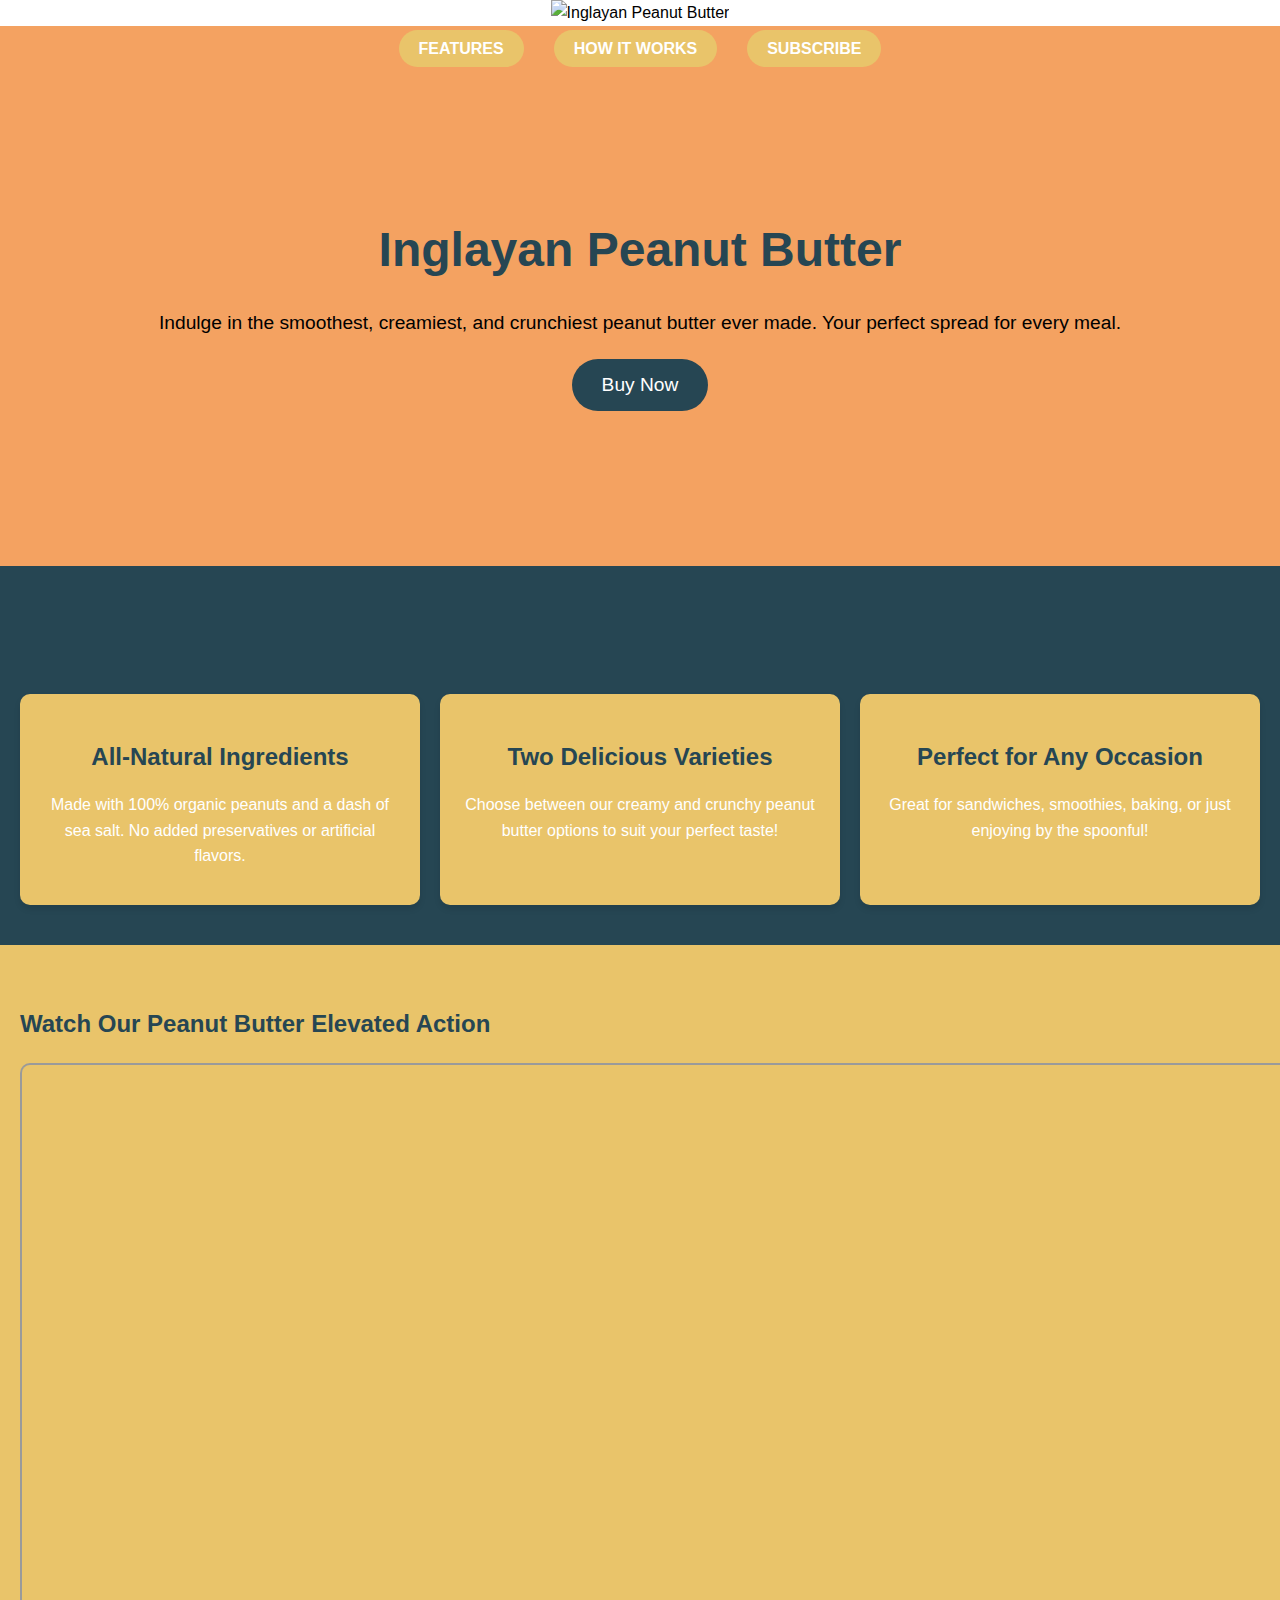
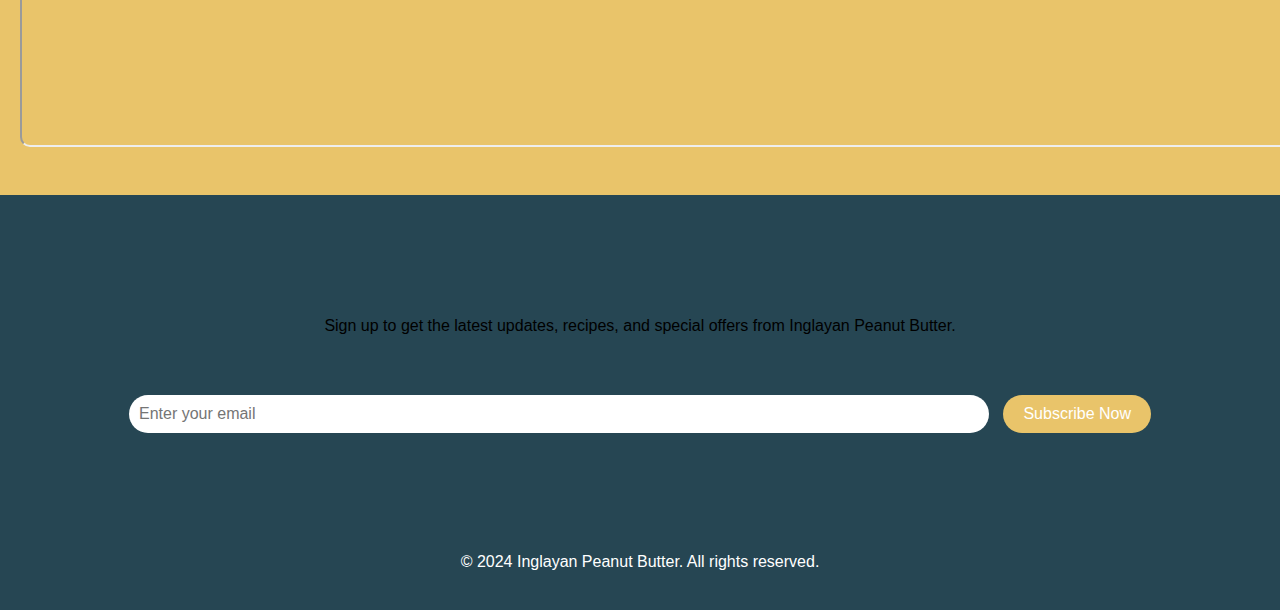
==== index.html @ 56d2b3d4 "Vercel" ====
<!DOCTYPE html>
<html lang="en">
<head>
  <meta charset="UTF-8">
  <meta name="viewport" content="width=device-width, initial-scale=1.0">
  <title>Inglayan Peanut Butter</title>
  <link rel="stylesheet" href="styles.css">
</head>
<body>

  <header id="header">
    <img id="header-img" src="https://i.postimg.cc/YSr39tfd/FB-IMG-1730941133104.jpg" alt="Inglayan Peanut Butter">
    <nav id="nav-bar">
      <ul>
        <li><a href="#features" class="nav-link">Features</a></li>
        <li><a href="#video" class="nav-link">How It Works</a></li>
        <li><a href="#form" class="nav-link">Subscribe</a></li>
      </ul>
    </nav>
  </header>

  <section id="main-content">
    <div class="cta-container">
      <h1>Inglayan Peanut Butter</h1>
      <p>Indulge in the smoothest, creamiest, and crunchiest peanut butter ever made. Your perfect spread for every meal.</p>
      <button class="cta-btn">Buy Now</button>
    </div>
  </section>

  <section id="features">
    <h2>Why Choose Inglayan Peanut Butter?</h2>
    <div class="feature-container">
      <div class="feature">
        <h3>All-Natural Ingredients</h3>
        <p>Made with 100% organic peanuts and a dash of sea salt. No added preservatives or artificial flavors.</p>
      </div>
      <div class="feature">
        <h3>Two Delicious Varieties</h3>
        <p>Choose between our creamy and crunchy peanut butter options to suit your perfect taste!</p>
      </div>
      <div class="feature">
        <h3>Perfect for Any Occasion</h3>
        <p>Great for sandwiches, smoothies, baking, or just enjoying by the spoonful!</p>
      </div>
    </div>
  </section>

  <section id="video">
    <h2>Watch Our Peanut Butter Elevated Action</h2>
    <iframe id="video" width="100%" height="600" src="https://www.youtube.com/embed/hLGS2AMyu4Y" title="Inglayan Peanut Butter Video" allowfullscreen></iframe>
  </section>

  <section id="form">
    <h2>Stay Updated!</h2>
    <p>Sign up to get the latest updates, recipes, and special offers from Inglayan Peanut Butter.</p>
    <form id="form" action="https://www.freecodecamp.com/email-submit" method="POST">
      <input type="email" id="email" name="email" placeholder="Enter your email" required>
      <input type="submit" id="submit" value="Subscribe Now">
    </form>
  </section>

  <footer id="footer">
    <p>&copy; 2024 Inglayan Peanut Butter. All rights reserved.</p>
  </footer>

</body>
</html>
---- styles.css ----
/* General Styling */
body {
    font-family: 'Arial', sans-serif;
    margin: 0;
    padding: 0;
    box-sizing: border-box;
    line-height: 1.6;
  }
  
  h1, h2, h3 {
    color: #264653;
  }
  
  p {
    font-size: 1rem;
  }
  
  a {
    text-decoration: none;
    color: inherit;
  }
  
  ul {
    list-style-type: none;
    padding: 0;
  }
  
  /* Header Styling */
  #header {
    position: relative;
    text-align: center;
  }
  
  #header-img {
    width: 100%;
    height: auto;
  }
  
  #nav-bar {
    position: absolute;
    top: 20px;
    left: 20px;
    right: 20px;
  }
  
  #nav-bar ul {
    display: flex;
    justify-content: center;
    gap: 30px;
  }
  
  .nav-link {
    color: white;
    background-color: #e9c46a;
    padding: 10px 20px;
    border-radius: 30px;
    font-weight: bold;
    text-transform: uppercase;
  }
  
  .nav-link:hover {
    background-color: #264653;
  }
  
  /* Main Content Section */
  #main-content {
    display: flex;
    justify-content: center;
    align-items: center;
    height: 60vh;
    background-color: #f4a261;
    text-align: center;
  }
  
  .cta-container h1 {
    font-size: 3rem;
    margin-bottom: 15px;
  }
  
  .cta-container p {
    font-size: 1.2rem;
    margin-bottom: 20px;
  }
  
  .cta-btn {
    background-color: #264653;
    color: white;
    padding: 15px 30px;
    font-size: 1.2rem;
    border: none;
    border-radius: 30px;
    cursor: pointer;
  }
  
  .cta-btn:hover {
    background-color: #e9c46a;
  }
  
  /* Features Section */
  #features {
    padding: 40px 20px;
    background-color: #264653;
    color: white;
    text-align: center;
  }
  
  .feature-container {
    display: flex;
    justify-content: space-around;
    gap: 20px;
    margin-top: 30px;
  }
  
  .feature {
    width: 30%;
    padding: 20px;
    background-color: #e9c46a;
    border-radius: 10px;
    box-shadow: 0 4px 6px rgba(0, 0, 0, 0.1);
  }
  
  .feature h3 {
    font-size: 1.5rem;
    margin-bottom: 10px;
  }
  
  .feature p {
    font-size: 1rem;
  }
  
  
  
  /* Video Section */
  #video {
    padding: 40px 20px;
    background-color: #e9c46a;
    color: #264653;
  }
  
  iframe {
    border-radius: 10px;
  }
  
  /* Form Section */
  #form {
    padding: 40px 20px;
    background-color: #264653;
    text-align: center;
  }
  
  #form input[type="email"] {
    padding: 10px;
    width: 70%;
    margin-right: 10px;
    border: none;
    border-radius: 30px;
    font-size: 1rem;
  }
  
  #form input[type="submit"] {
    padding: 10px 20px;
    background-color: #e9c46a;
    border: none;
    border-radius: 30px;
    color: white;
    font-size: 1rem;
    cursor: pointer;
  }
  
  #form input[type="submit"]:hover {
    background-color: #264653;
  }
  
  /* Footer Section */
  #footer {
    background-color: #264653;
    color: white;
    padding: 20px;
    text-align: center;
  }
  
  /* Media Query for Mobile Devices */
  @media (max-width: 768px) {
    #nav-bar ul {
      flex-direction: column;
    }
  
    .feature-container {
      flex-direction: column;
      gap: 30px;
    }
  
    .feature {
      width: 80%;
      margin: 0 auto;
    }
  
    .cta-container h1 {
      font-size: 2rem;
    }
  
    .cta-container p {
      font-size: 1rem;
    }
  
    #form input[type="email"] {
      width: 80%;
    }
  
    #form input[type="submit"] {
      width: 80%;
    }
  }
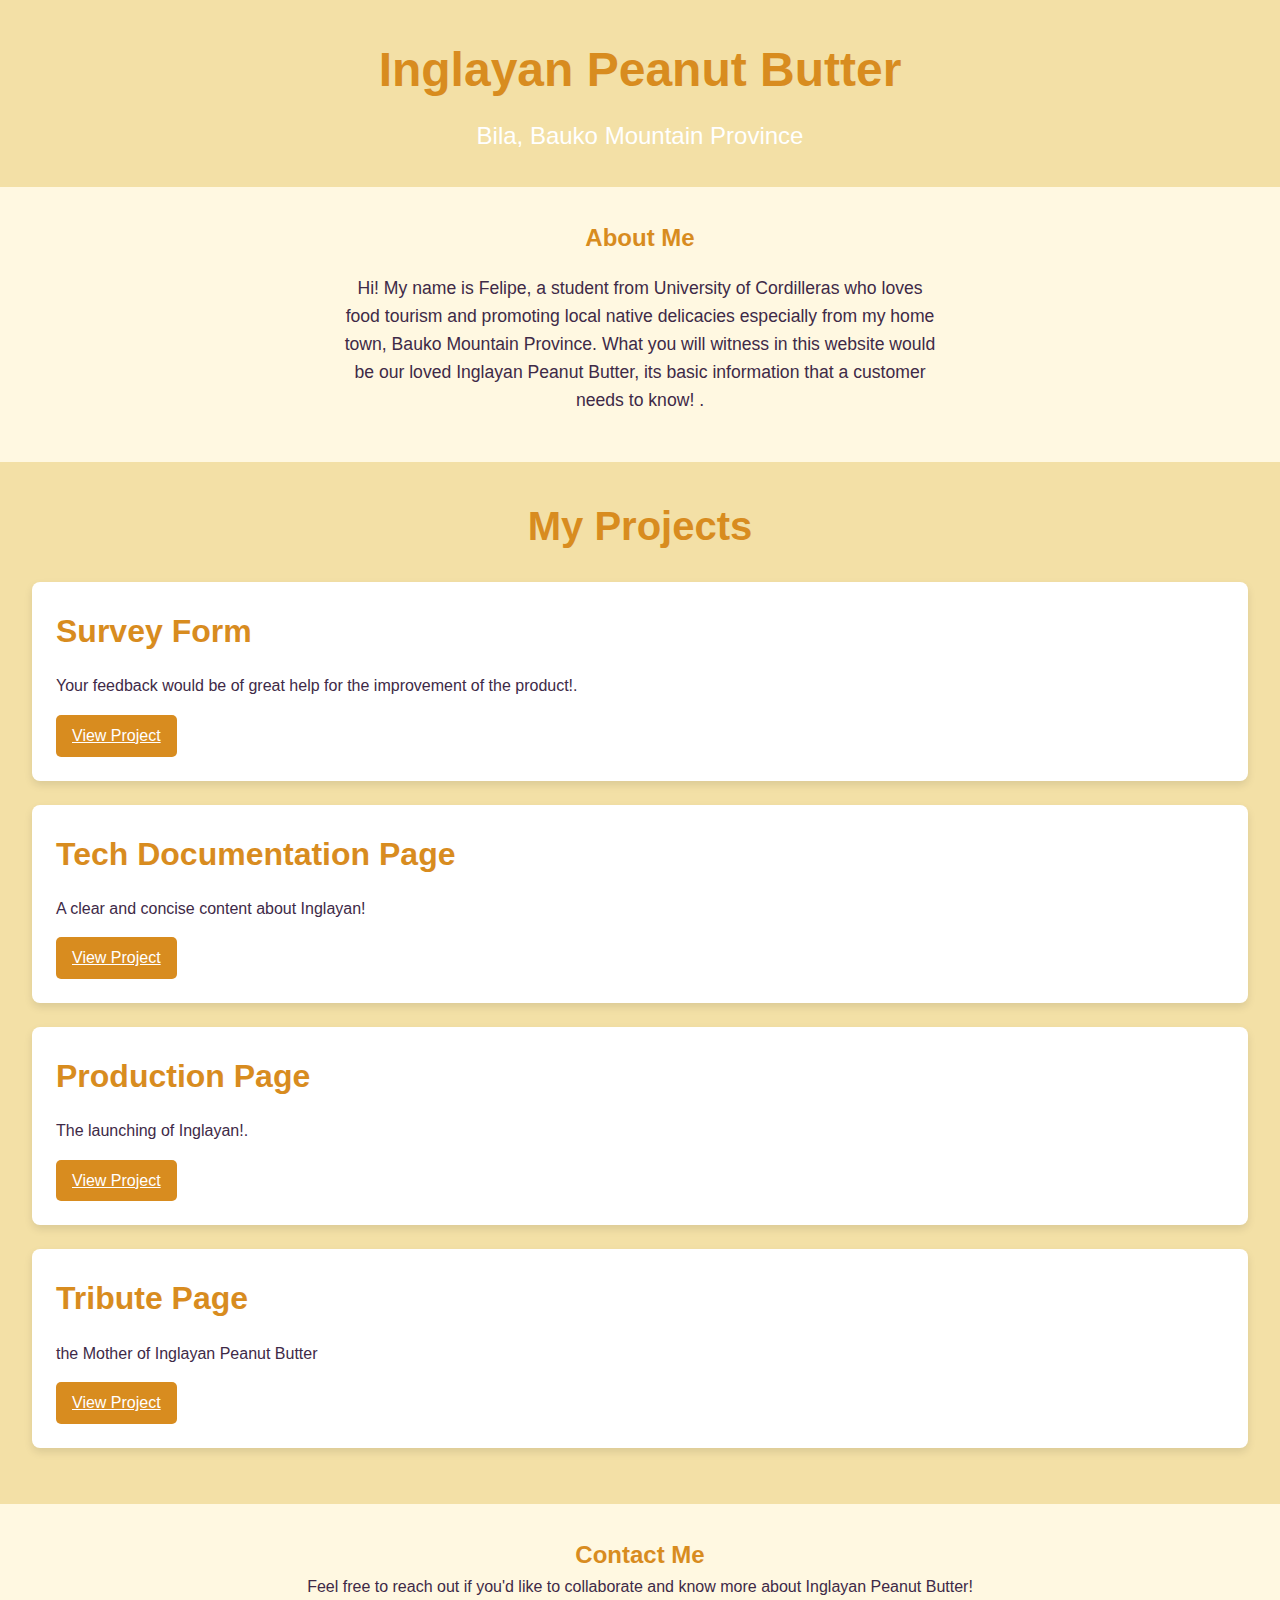
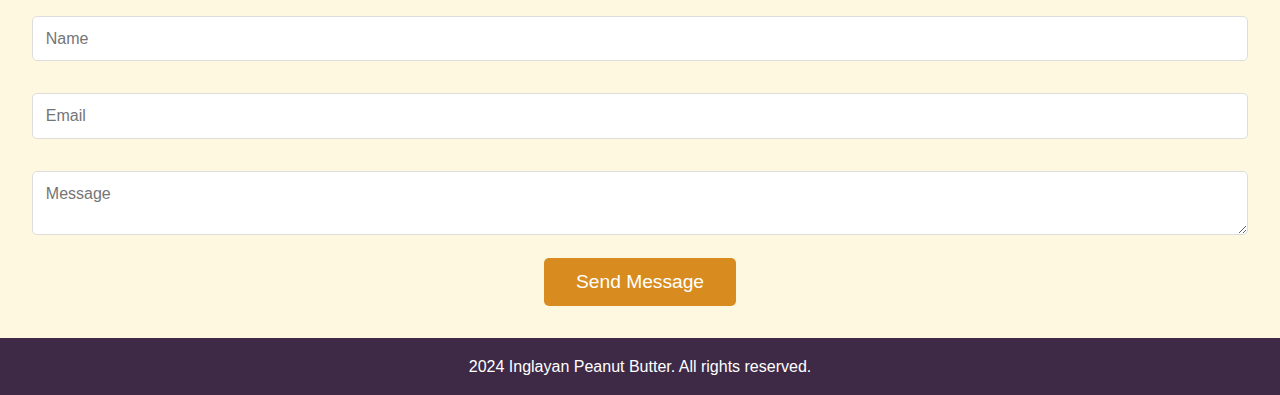
==== commit 4e2ec81d: "Vercel Portfolio" ====
--- a/index.html
+++ b/index.html
@@ -1,67 +1,78 @@
 <!DOCTYPE html>
 <html lang="en">
 <head>
-  <meta charset="UTF-8">
-  <meta name="viewport" content="width=device-width, initial-scale=1.0">
-  <title>Inglayan Peanut Butter</title>
-  <link rel="stylesheet" href="styles.css">
+    <meta charset="UTF-8">
+    <meta name="viewport" content="width=device-width, initial-scale=1.0">
+    <title>Your Name - Peanut Butter Portfolio</title>
+    <link rel="stylesheet" href="styles.css"> <!-- Link to external CSS file -->
+    <script src="script.js" defer></script> <!-- External JS file for interactivity -->
 </head>
 <body>
+    <!-- Header Section -->
+    <header class="header">
+        <div class="header-content">
+            <h1>Inglayan Peanut Butter</h1>
+            <p class="subtitle">Bila, Bauko Mountain Province </p>
+        </div>
+    </header>
 
-  <header id="header">
-    <img id="header-img" src="https://i.postimg.cc/YSr39tfd/FB-IMG-1730941133104.jpg" alt="Inglayan Peanut Butter">
-    <nav id="nav-bar">
-      <ul>
-        <li><a href="#features" class="nav-link">Features</a></li>
-        <li><a href="#video" class="nav-link">How It Works</a></li>
-        <li><a href="#form" class="nav-link">Subscribe</a></li>
-      </ul>
-    </nav>
-  </header>
+    <!-- Bio Section -->
+    <section id="bio" class="bio-section">
+        <h2>About Me</h2>
+        <p>Hi! My name is Felipe, a student from University of Cordilleras who loves food tourism and promoting local native delicacies especially from my home town, Bauko Mountain Province. What you will witness in this website would be our loved Inglayan Peanut Butter, its basic information that a customer needs to know! .</p>
+    </section>
 
-  <section id="main-content">
-    <div class="cta-container">
-      <h1>Inglayan Peanut Butter</h1>
-      <p>Indulge in the smoothest, creamiest, and crunchiest peanut butter ever made. Your perfect spread for every meal.</p>
-      <button class="cta-btn">Buy Now</button>
-    </div>
-  </section>
+    <!-- Projects Section -->
+    <section id="projects" class="projects-section">
+        <h2>My Projects</h2>
+        <div class="projects">
+            <!-- Survey Form Project -->
+            <div class="project-card" id="surveyForm">
+                <h3>Survey Form</h3>
+                <p>Your feedback would be of great help for the improvement of the product!.</p>
+                <a href="https://htmlpreview.github.io/?https://github.com/Junior071500/204328110--Sab-it/blob/main/SurveyForm/index.html" target="_blank" class="project-link">View Project</a>
+            </div>
 
-  <section id="features">
-    <h2>Why Choose Inglayan Peanut Butter?</h2>
-    <div class="feature-container">
-      <div class="feature">
-        <h3>All-Natural Ingredients</h3>
-        <p>Made with 100% organic peanuts and a dash of sea salt. No added preservatives or artificial flavors.</p>
-      </div>
-      <div class="feature">
-        <h3>Two Delicious Varieties</h3>
-        <p>Choose between our creamy and crunchy peanut butter options to suit your perfect taste!</p>
-      </div>
-      <div class="feature">
-        <h3>Perfect for Any Occasion</h3>
-        <p>Great for sandwiches, smoothies, baking, or just enjoying by the spoonful!</p>
-      </div>
-    </div>
-  </section>
+            <!-- Tech Doc Page Project -->
+            <div class="project-card" id="techDocPage">
+                <h3>Tech Documentation Page</h3>
+                <p>A clear and concise content about Inglayan!</p>
+                <a href="https://htmlpreview.github.io/?https://github.com/Junior071500/204328110--Sab-it/blob/main/TechDocPage/index.html#Recipes" target="_blank" class="project-link">View Project</a>
+            </div>
 
-  <section id="video">
-    <h2>Watch Our Peanut Butter Elevated Action</h2>
-    <iframe id="video" width="100%" height="600" src="https://www.youtube.com/embed/hLGS2AMyu4Y" title="Inglayan Peanut Butter Video" allowfullscreen></iframe>
-  </section>
+            <!-- Production Page Project -->
+            <div class="project-card" id="productionPage">
+                <h3>Production Page</h3>
+                <p>The launching of Inglayan!.</p>
+                <a href="https://htmlpreview.github.io/?https://github.com/Junior071500/204328110--Sab-it/blob/main/ProdPage/index.html#form" target="_blank" class="project-link">View Project</a>
+            </div>
 
-  <section id="form">
-    <h2>Stay Updated!</h2>
-    <p>Sign up to get the latest updates, recipes, and special offers from Inglayan Peanut Butter.</p>
-    <form id="form" action="https://www.freecodecamp.com/email-submit" method="POST">
-      <input type="email" id="email" name="email" placeholder="Enter your email" required>
-      <input type="submit" id="submit" value="Subscribe Now">
-    </form>
-  </section>
+            <!-- Tribute Page Project -->
+            <div class="project-card" id="tributePage">
+                <h3>Tribute Page</h3>
+                <p>the Mother of Inglayan Peanut Butter</p>
+                <a href="https://htmlpreview.github.io/?https://github.com/Junior071500/204328110--Sab-it/blob/main/TributePage/index.html" target="_blank" class="project-link">View Project</a>
+            </div>
+        </div>
+    </section>
 
-  <footer id="footer">
-    <p>&copy; 2024 Inglayan Peanut Butter. All rights reserved.</p>
-  </footer>
+    <!-- Contact Section -->
+    <section id="contact" class="contact-section">
+        <h2>Contact Me</h2>
+        <p>Feel free to reach out if you'd like to collaborate and know more about Inglayan Peanut Butter!</p>
+        
+        <!-- Contact Form -->
+        <form action="mailto:your-email@example.com" method="post" enctype="text/plain">
+            <input type="text" name="name" placeholder="Name" required>
+            <input type="email" name="email" placeholder="Email" required>
+            <textarea name="message" placeholder="Message" required></textarea>
+            <button type="submit">Send Message</button>
+        </form>
+    </section>
 
+    <!-- Footer Section -->
+    <footer class="footer">
+        <p>2024 Inglayan Peanut Butter. All rights reserved.</p>
+    </footer>
 </body>
 </html>
--- a/styles.css
+++ b/styles.css
@@ -1,214 +1,136 @@
-/* General Styling */
-body {
-    font-family: 'Arial', sans-serif;
+/* Reset styles */
+* {
     margin: 0;
     padding: 0;
     box-sizing: border-box;
+    font-family: 'Arial', sans-serif;
+}
+
+body {
+    background-color: #f3e0a6; /* Light peanut butter color */
+    color: #3e2a47; /* Dark brown for text */
     line-height: 1.6;
-  }
-  
-  h1, h2, h3 {
-    color: #264653;
-  }
-  
-  p {
     font-size: 1rem;
-  }
-  
-  a {
-    text-decoration: none;
-    color: inherit;
-  }
-  
-  ul {
-    list-style-type: none;
-    padding: 0;
-  }
-  
-  /* Header Styling */
-  #header {
-    position: relative;
+    
+}
+
+h1, h2, h3 {
+    color: #d88c1f; /* Golden peanut butter */
+}
+
+/* Header Section */
+.header {
+    padding: 2rem;
     text-align: center;
-  }
-  
-  #header-img {
-    width: 100%;
-    height: auto;
-  }
-  
-  #nav-bar {
-    position: absolute;
-    top: 20px;
-    left: 20px;
-    right: 20px;
-  }
-  
-  #nav-bar ul {
-    display: flex;
-    justify-content: center;
-    gap: 30px;
-  }
-  
-  .nav-link {
-    color: white;
-    background-color: #e9c46a;
-    padding: 10px 20px;
-    border-radius: 30px;
-    font-weight: bold;
-    text-transform: uppercase;
-  }
-  
-  .nav-link:hover {
-    background-color: #264653;
-  }
-  
-  /* Main Content Section */
-  #main-content {
-    display: flex;
-    justify-content: center;
-    align-items: center;
-    height: 60vh;
-    background-color: #f4a261;
+    background-image: url('https://upload.wikimedia.org/wikipedia/commons/4/47/Bauko_Peaks_in_Benguet_-_8.jpg');
+    background-size: cover;
+    background-position: center;
+    background-attachment: fixed;
+}
+
+.header h1 {
+    font-size: 3rem;
+    margin-bottom: 0.5rem;
+}
+
+.subtitle {
+    font-size: 1.5rem;
+    color: #fff;
+}
+
+/* Bio Section */
+.bio-section {
+    background-color: #fff8e1;
+    padding: 2rem;
     text-align: center;
-  }
-  
-  .cta-container h1 {
-    font-size: 3rem;
-    margin-bottom: 15px;
-  }
-  
-  .cta-container p {
-    font-size: 1.2rem;
-    margin-bottom: 20px;
-  }
-  
-  .cta-btn {
-    background-color: #264653;
-    color: white;
-    padding: 15px 30px;
-    font-size: 1.2rem;
-    border: none;
-    border-radius: 30px;
-    cursor: pointer;
-  }
-  
-  .cta-btn:hover {
-    background-color: #e9c46a;
-  }
-  
-  /* Features Section */
-  #features {
-    padding: 40px 20px;
-    background-color: #264653;
+}
+
+.bio-section p {
+    font-size: 1.1rem;
+    margin: 1rem auto;
+    max-width: 600px;
+}
+
+/* Projects Section */
+.projects-section {
+    background-color: #f3e0a6;
+    padding: 2rem;
+}
+
+.projects-section h2 {
+    text-align: center;
+    font-size: 2.5rem;
+    margin-bottom: 1.5rem;
+}
+
+.projects .project-card {
+    background-color: #fff;
+    padding: 1.5rem;
+    border-radius: 8px;
+    box-shadow: 0 4px 8px rgba(0, 0, 0, 0.1);
+    margin-bottom: 1.5rem;
+    transition: transform 0.3s ease;
+}
+
+.projects .project-card:hover {
+    transform: scale(1.05);
+}
+
+.projects .project-card h3 {
+    font-size: 2rem;
+    margin-bottom: 1rem;
+}
+
+.project-link {
+    display: inline-block;
+    margin-top: 1rem;
+    padding: 0.5rem 1rem;
+    background-color: #d88c1f;
     color: white;
     text-align: center;
-  }
-  
-  .feature-container {
-    display: flex;
-    justify-content: space-around;
-    gap: 20px;
-    margin-top: 30px;
-  }
-  
-  .feature {
-    width: 30%;
-    padding: 20px;
-    background-color: #e9c46a;
-    border-radius: 10px;
-    box-shadow: 0 4px 6px rgba(0, 0, 0, 0.1);
-  }
-  
-  .feature h3 {
-    font-size: 1.5rem;
-    margin-bottom: 10px;
-  }
-  
-  .feature p {
+    border-radius: 5px;
+    transition: background-color 0.3s;
+}
+
+.project-link:hover {
+    background-color: #8a5a28;
+}
+
+/* Contact Section */
+.contact-section {
+    background-color: #fff8e1;
+    padding: 2rem;
+    text-align: center;
+}
+
+.contact-section input, .contact-section textarea {
+    width: 100%;
+    padding: 0.8rem;
+    margin: 1rem 0;
+    border: 1px solid #ddd;
+    border-radius: 5px;
     font-size: 1rem;
-  }
-  
-  
-  
-  /* Video Section */
-  #video {
-    padding: 40px 20px;
-    background-color: #e9c46a;
-    color: #264653;
-  }
-  
-  iframe {
-    border-radius: 10px;
-  }
-  
-  /* Form Section */
-  #form {
-    padding: 40px 20px;
-    background-color: #264653;
+}
+
+.contact-section button {
+    background-color: #d88c1f;
+    color: white;
+    padding: 0.8rem 2rem;
+    border: none;
+    border-radius: 5px;
+    font-size: 1.2rem;
+    cursor: pointer;
+    transition: background-color 0.3s;
+}
+
+.contact-section button:hover {
+    background-color: #8a5a28;
+}
+
+/* Footer Section */
+.footer {
+    background-color: #3e2a47;
+    color: white;
+    padding: 1rem;
     text-align: center;
-  }
-  
-  #form input[type="email"] {
-    padding: 10px;
-    width: 70%;
-    margin-right: 10px;
-    border: none;
-    border-radius: 30px;
-    font-size: 1rem;
-  }
-  
-  #form input[type="submit"] {
-    padding: 10px 20px;
-    background-color: #e9c46a;
-    border: none;
-    border-radius: 30px;
-    color: white;
-    font-size: 1rem;
-    cursor: pointer;
-  }
-  
-  #form input[type="submit"]:hover {
-    background-color: #264653;
-  }
-  
-  /* Footer Section */
-  #footer {
-    background-color: #264653;
-    color: white;
-    padding: 20px;
-    text-align: center;
-  }
-  
-  /* Media Query for Mobile Devices */
-  @media (max-width: 768px) {
-    #nav-bar ul {
-      flex-direction: column;
-    }
-  
-    .feature-container {
-      flex-direction: column;
-      gap: 30px;
-    }
-  
-    .feature {
-      width: 80%;
-      margin: 0 auto;
-    }
-  
-    .cta-container h1 {
-      font-size: 2rem;
-    }
-  
-    .cta-container p {
-      font-size: 1rem;
-    }
-  
-    #form input[type="email"] {
-      width: 80%;
-    }
-  
-    #form input[type="submit"] {
-      width: 80%;
-    }
-  }
-  +}
